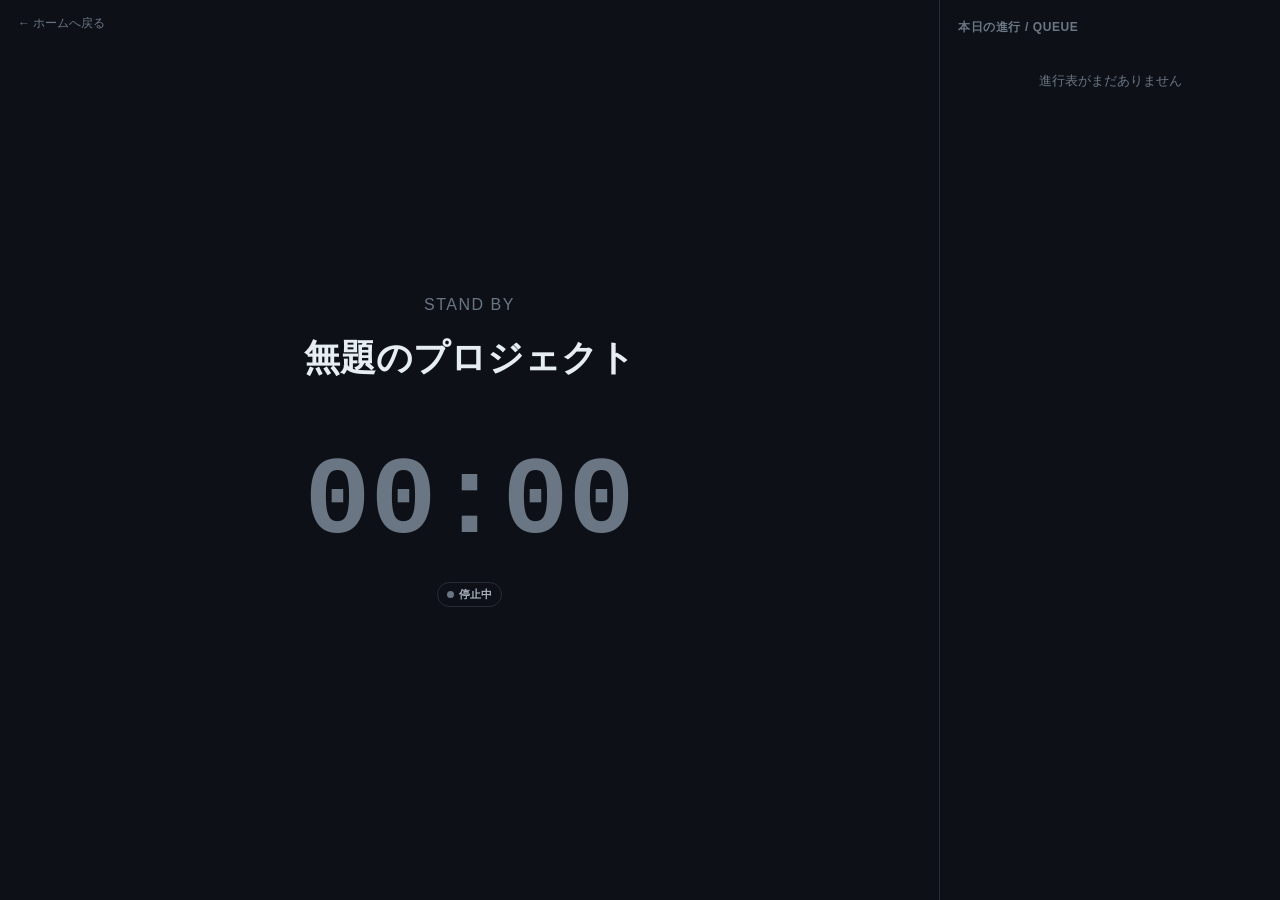
==== backstage.html @ e5e569c1 "firstcommit" ====
<!DOCTYPE html>
<html lang="ja">
<head>
<meta charset="UTF-8" />
<meta name="viewport" content="width=device-width, initial-scale=1" />
<title>Runtime Board — バックステージ</title>
<link rel="stylesheet" href="css/style.css" />
<style>
  .back-link {
    position: fixed;
    top: 14px;
    left: 18px;
    font-size: 12px;
    color: var(--text-2);
    z-index: 5;
  }
  .back-link:hover { color: var(--text-0); }
</style>
</head>
<body>
<a class="back-link" href="index.html">← ホームへ戻る</a>

<div class="backstage-layout">
  <div class="backstage-main">
    <div class="stage-eyebrow" id="b-cue">CUE —</div>
    <div class="stage-title" style="font-size:clamp(20px,3vw,36px);" id="b-title">読み込み中…</div>
    <div class="stage-subtitle" id="b-sub">&nbsp;</div>
    <div class="stage-timer" style="font-size:clamp(50px,10vw,110px);" id="b-timer">00:00</div>
    <div class="badge" id="b-badge"><span class="dot"></span><span id="b-badge-text">停止中</span></div>
  </div>

  <div class="backstage-queue">
    <h2>本日の進行 / QUEUE</h2>
    <div id="b-queue"></div>
  </div>
</div>

<div class="stage-message" id="b-message"></div>

<script src="js/storage.js"></script>
<script src="js/timer-engine.js"></script>
<script src="js/util.js"></script>
<script>
  const { Store, Timer } = RB;
  const { escapeHtml } = RB.Util;

  function render(state) {
    const timing = Timer.computeTiming(state);

    if (!timing.event) {
      document.getElementById("b-cue").textContent = "STAND BY";
      document.getElementById("b-title").textContent = state.project.title || "Runtime Board";
      document.getElementById("b-sub").innerHTML = "&nbsp;";
      document.getElementById("b-timer").textContent = "00:00";
      document.getElementById("b-timer").className = "stage-timer idle";
    } else {
      document.getElementById("b-cue").textContent = "CUE " + (timing.event.cue || "—");
      document.getElementById("b-title").textContent = timing.event.title || "（無題）";
      document.getElementById("b-sub").textContent = timing.event.subtitle || timing.event.presenter || "\u00A0";
      document.getElementById("b-timer").textContent = Timer.formatSeconds(timing.remaining, { forceHours: timing.duration >= 3600 });

      let cls = "";
      if (state.playback.state === "stop") cls = "idle";
      else if (timing.overtime) cls = "danger";
      else if (timing.remaining < 30) cls = "warn";
      document.getElementById("b-timer").className = "stage-timer " + cls;
    }

    const badgeText = { stop: "停止中", play: "進行中", pause: "一時停止中" }[state.playback.state];
    document.getElementById("b-badge-text").textContent = badgeText;
    document.getElementById("b-badge").classList.toggle("on-air", state.playback.state === "play");

    // キュー一覧（現在 + 次の項目）
    const playable = Timer.playableEvents(state).filter((e) => !e.skip);
    const loadedIdx = playable.findIndex((e) => e.id === state.playback.loadedId);
    const startIdx = Math.max(0, loadedIdx === -1 ? 0 : loadedIdx);
    const upcoming = playable.slice(startIdx, startIdx + 6);

    document.getElementById("b-queue").innerHTML =
      upcoming
        .map(
          (e, i) => `
        <div class="queue-item ${e.id === state.playback.loadedId ? "current" : ""}">
          <div class="idx">${startIdx + i + 1}</div>
          <div class="info">
            <b>${escapeHtml(e.title) || "（無題）"}</b>
            <span>${escapeHtml(e.presenter)}　${Timer.formatSeconds(e.duration)}</span>
          </div>
        </div>`
        )
        .join("") || `<div class="empty-hint">進行表がまだありません</div>`;

    const msgEl = document.getElementById("b-message");
    msgEl.textContent = state.message.text;
    msgEl.className = "stage-message " + (state.message.visible ? "visible " : "") + (state.message.level === "danger" ? "danger" : "");
  }

  Store.subscribe(render);
  setInterval(() => render(Store.getState()), 500);
</script>
</body>
</html>
---- css/style.css ----
/* ===========================================================
   Runtime Board — 進行表・タイマー管理コンソール
   共通スタイルシート
   =========================================================== */

:root {
  --bg-0: #090c10;
  --bg-1: #0d1117;
  --bg-2: #141a22;
  --panel: #161b22;
  --panel-raised: #1c232d;
  --border: #262c36;
  --border-soft: #1e242e;

  --text-0: #e6edf3;
  --text-1: #aab4c0;
  --text-2: #6b7684;

  --accent-cyan: #58a6ff;
  --accent-amber: #f0a020;
  --accent-red: #e5484d;
  --accent-green: #3fb950;
  --accent-violet: #a371f7;

  --font-ui: -apple-system, BlinkMacSystemFont, "Segoe UI", "Hiragino Kaku Gothic ProN",
    "Yu Gothic", "Noto Sans JP", sans-serif;
  --font-mono: ui-monospace, "SFMono-Regular", "Cascadia Mono", "JetBrains Mono", Consolas,
    "Courier New", monospace;

  --radius-s: 3px;
  --radius-m: 5px;
}

* {
  box-sizing: border-box;
}

html,
body {
  height: 100%;
}

body {
  margin: 0;
  background: var(--bg-1);
  color: var(--text-0);
  font-family: var(--font-ui);
  font-size: 14px;
  line-height: 1.5;
  -webkit-font-smoothing: antialiased;
}

::selection {
  background: var(--accent-cyan);
  color: #05080c;
}

a {
  color: var(--accent-cyan);
  text-decoration: none;
}
a:hover {
  text-decoration: underline;
}

button {
  font-family: var(--font-ui);
  font-size: 13px;
  cursor: pointer;
  border: 1px solid var(--border);
  background: var(--panel-raised);
  color: var(--text-0);
  border-radius: var(--radius-s);
  padding: 7px 13px;
  transition: border-color 0.12s ease, background 0.12s ease;
}
button:hover {
  border-color: var(--text-2);
}
button:active {
  transform: translateY(1px);
}
button:focus-visible,
a:focus-visible,
input:focus-visible,
select:focus-visible,
textarea:focus-visible {
  outline: 2px solid var(--accent-cyan);
  outline-offset: 1px;
}
button:disabled {
  opacity: 0.35;
  cursor: not-allowed;
}

button.primary {
  background: var(--accent-cyan);
  border-color: var(--accent-cyan);
  color: #05131f;
  font-weight: 600;
}
button.primary:hover {
  background: #74b6ff;
}

button.go {
  background: var(--accent-green);
  border-color: var(--accent-green);
  color: #04170a;
  font-weight: 600;
}
button.go:hover {
  background: #56d16a;
}

button.stop {
  background: var(--accent-red);
  border-color: var(--accent-red);
  color: #200506;
  font-weight: 600;
}
button.stop:hover {
  background: #ef6a6e;
}

button.ghost {
  background: transparent;
}

button.danger-outline {
  border-color: var(--accent-red);
  color: var(--accent-red);
  background: transparent;
}
button.danger-outline:hover {
  background: rgba(229, 72, 77, 0.12);
}

input[type="text"],
input[type="number"],
input[type="time"],
input[type="color"],
select,
textarea {
  font-family: var(--font-ui);
  background: var(--bg-2);
  border: 1px solid var(--border);
  color: var(--text-0);
  border-radius: var(--radius-s);
  padding: 6px 9px;
  font-size: 13px;
}
textarea {
  resize: vertical;
  font-family: var(--font-ui);
}
input[type="color"] {
  padding: 2px;
  width: 40px;
  height: 30px;
}

label {
  color: var(--text-1);
  font-size: 12px;
}

hr {
  border: none;
  border-top: 1px solid var(--border-soft);
  margin: 16px 0;
}

code,
.mono {
  font-family: var(--font-mono);
}

/* ---------- App shell ---------- */

.app {
  min-height: 100%;
  display: flex;
  flex-direction: column;
}

.topbar {
  display: flex;
  align-items: center;
  gap: 18px;
  padding: 0 18px;
  height: 52px;
  background: var(--bg-0);
  border-bottom: 1px solid var(--border);
  flex-shrink: 0;
}

.topbar .brand {
  display: flex;
  align-items: center;
  gap: 9px;
  font-weight: 700;
  letter-spacing: 0.2px;
  white-space: nowrap;
}

.topbar .brand .dot {
  width: 9px;
  height: 9px;
  border-radius: 50%;
  background: var(--accent-green);
  box-shadow: 0 0 7px var(--accent-green);
  flex-shrink: 0;
}

.topbar .project-name {
  color: var(--text-2);
  font-size: 12px;
  border-left: 1px solid var(--border);
  padding-left: 14px;
  white-space: nowrap;
  overflow: hidden;
  text-overflow: ellipsis;
}

.topnav {
  display: flex;
  gap: 2px;
  margin-left: auto;
  flex-shrink: 0;
}

.topnav a {
  color: var(--text-1);
  padding: 7px 12px;
  border-radius: var(--radius-s);
  font-size: 13px;
  border: 1px solid transparent;
}
.topnav a:hover {
  background: var(--panel-raised);
  text-decoration: none;
  color: var(--text-0);
}
.topnav a.active {
  background: var(--panel);
  border-color: var(--border);
  color: var(--text-0);
}

main {
  flex: 1;
  min-height: 0;
}

.container {
  max-width: 1180px;
  margin: 0 auto;
  padding: 22px 18px 60px;
}

.panel {
  background: var(--panel);
  border: 1px solid var(--border);
  border-radius: var(--radius-m);
}

.panel-head {
  display: flex;
  align-items: center;
  gap: 10px;
  padding: 12px 16px;
  border-bottom: 1px solid var(--border-soft);
}

.panel-head h2 {
  margin: 0;
  font-size: 13px;
  font-weight: 600;
  color: var(--text-1);
}

.panel-body {
  padding: 16px;
}

.grid-2 {
  display: grid;
  grid-template-columns: 1fr 1fr;
  gap: 16px;
}

.field {
  display: flex;
  flex-direction: column;
  gap: 5px;
  margin-bottom: 12px;
}

.row {
  display: flex;
  align-items: center;
  gap: 8px;
}

.spacer {
  flex: 1;
}

.badge {
  display: inline-flex;
  align-items: center;
  gap: 5px;
  padding: 3px 9px;
  border-radius: 999px;
  font-size: 11px;
  font-weight: 600;
  letter-spacing: 0.3px;
  border: 1px solid var(--border);
  color: var(--text-1);
}
.badge.on-air {
  color: var(--accent-red);
  border-color: var(--accent-red);
}
.badge.on-air .dot {
  background: var(--accent-red);
  box-shadow: 0 0 6px var(--accent-red);
}
.badge .dot {
  width: 7px;
  height: 7px;
  border-radius: 50%;
  background: var(--text-2);
}

/* ---------- Dashboard cards ---------- */

.view-grid {
  display: grid;
  grid-template-columns: repeat(auto-fit, minmax(240px, 1fr));
  gap: 14px;
  margin-top: 16px;
}

.view-card {
  display: block;
  background: var(--panel);
  border: 1px solid var(--border);
  border-radius: var(--radius-m);
  padding: 18px;
  color: var(--text-0);
}
.view-card:hover {
  border-color: var(--accent-cyan);
  text-decoration: none;
}
.view-card .tag {
  font-size: 11px;
  color: var(--accent-cyan);
  font-weight: 700;
  letter-spacing: 0.4px;
}
.view-card h3 {
  margin: 8px 0 4px;
  font-size: 16px;
}
.view-card p {
  margin: 0;
  color: var(--text-1);
  font-size: 12.5px;
}

/* ---------- Rundown table (editor / operator) ---------- */

.rundown {
  width: 100%;
  border-collapse: collapse;
}

.rundown th {
  text-align: left;
  font-size: 11px;
  color: var(--text-2);
  font-weight: 600;
  text-transform: none;
  padding: 8px 10px;
  border-bottom: 1px solid var(--border);
  white-space: nowrap;
}

.rundown td {
  padding: 7px 10px;
  border-bottom: 1px solid var(--border-soft);
  vertical-align: middle;
}

.rundown tbody tr.event-row:hover {
  background: rgba(255, 255, 255, 0.02);
}

.rundown tbody tr.loaded {
  background: rgba(88, 166, 255, 0.08);
}

.rundown tbody tr.playing {
  background: rgba(63, 185, 80, 0.09);
}

.rundown tbody tr.skipped {
  opacity: 0.4;
}

.rundown input[type="text"],
.rundown input[type="number"] {
  width: 100%;
  background: transparent;
  border: 1px solid transparent;
  padding: 5px 6px;
}
.rundown input[type="text"]:hover,
.rundown input[type="number"]:hover {
  border-color: var(--border);
}
.rundown input[type="text"]:focus,
.rundown input[type="number"]:focus {
  background: var(--bg-2);
  border-color: var(--accent-cyan);
}

.colour-chip {
  width: 14px;
  height: 14px;
  border-radius: 3px;
  border: 1px solid rgba(255, 255, 255, 0.15);
  flex-shrink: 0;
}

.cue-tag {
  font-family: var(--font-mono);
  font-size: 11px;
  color: var(--text-1);
  background: var(--bg-2);
  border: 1px solid var(--border);
  border-radius: 3px;
  padding: 2px 6px;
  width: 46px;
  text-align: center;
}

.block-row td {
  background: var(--bg-2);
  color: var(--text-1);
  font-weight: 600;
  font-size: 12px;
}

.icon-btn {
  border: none;
  background: transparent;
  color: var(--text-2);
  padding: 4px 6px;
  font-size: 13px;
  border-radius: var(--radius-s);
}
.icon-btn:hover {
  color: var(--text-0);
  background: var(--panel-raised);
}
.icon-btn.warn:hover {
  color: var(--accent-red);
}

/* ---------- Operator ---------- */

.operator-layout {
  display: grid;
  grid-template-columns: 1.15fr 0.85fr;
  gap: 16px;
  align-items: start;
}

.now-panel {
  background: var(--panel);
  border: 1px solid var(--border);
  border-radius: var(--radius-m);
  padding: 22px;
  text-align: center;
}

.now-panel .stage {
  font-size: 11px;
  letter-spacing: 1px;
  color: var(--text-2);
  font-weight: 700;
}

.now-panel .title {
  font-size: 22px;
  font-weight: 700;
  margin: 6px 0 2px;
}

.now-panel .subtitle {
  color: var(--text-1);
  font-size: 13px;
  margin-bottom: 14px;
}

.big-timer {
  font-family: var(--font-mono);
  font-size: 74px;
  font-weight: 700;
  letter-spacing: 1px;
  line-height: 1;
  color: var(--accent-green);
  margin: 6px 0 2px;
  font-variant-numeric: tabular-nums;
}
.big-timer.warn {
  color: var(--accent-amber);
}
.big-timer.danger {
  color: var(--accent-red);
}
.big-timer.idle {
  color: var(--text-2);
}

.timer-sub {
  color: var(--text-2);
  font-size: 12px;
  margin-bottom: 18px;
}

.transport {
  display: flex;
  justify-content: center;
  gap: 8px;
  flex-wrap: wrap;
}

.transport button {
  min-width: 84px;
  padding: 10px 14px;
  font-size: 13px;
}

.addtime-row {
  display: flex;
  justify-content: center;
  gap: 6px;
  margin-top: 12px;
}

.next-preview {
  margin-top: 16px;
  padding-top: 14px;
  border-top: 1px solid var(--border-soft);
  font-size: 12.5px;
  color: var(--text-1);
}
.next-preview b {
  color: var(--text-0);
}

/* ---------- Timer / Stage display ---------- */

.stage-screen {
  height: 100vh;
  display: flex;
  flex-direction: column;
  background: var(--bg-0);
  transition: background 0.4s ease;
}

.stage-screen.state-warn {
  background: #1c1204;
}
.stage-screen.state-danger {
  background: #1e0708;
}

.stage-main {
  flex: 1;
  display: flex;
  flex-direction: column;
  align-items: center;
  justify-content: center;
  text-align: center;
  padding: 24px;
}

.stage-eyebrow {
  color: var(--text-2);
  font-size: clamp(12px, 1.6vw, 16px);
  letter-spacing: 1.5px;
  margin-bottom: 14px;
}

.stage-title {
  font-size: clamp(24px, 4.2vw, 56px);
  font-weight: 700;
  max-width: 90vw;
}

.stage-subtitle {
  font-size: clamp(14px, 2vw, 22px);
  color: var(--text-1);
  margin-top: 6px;
}

.stage-timer {
  font-family: var(--font-mono);
  font-size: clamp(70px, 16vw, 220px);
  font-weight: 700;
  line-height: 1;
  color: var(--accent-green);
  margin: 24px 0;
  font-variant-numeric: tabular-nums;
  transition: color 0.3s ease;
}
.stage-timer.warn {
  color: var(--accent-amber);
}
.stage-timer.danger {
  color: var(--accent-red);
  animation: pulse-danger 1s infinite;
}
.stage-timer.idle {
  color: var(--text-2);
}

@keyframes pulse-danger {
  0%,
  100% {
    opacity: 1;
  }
  50% {
    opacity: 0.55;
  }
}

.stage-next {
  color: var(--text-2);
  font-size: clamp(12px, 1.6vw, 18px);
}
.stage-next b {
  color: var(--text-1);
}

.stage-clock {
  position: absolute;
  top: 20px;
  right: 26px;
  font-family: var(--font-mono);
  color: var(--text-2);
  font-size: 16px;
}

.stage-message {
  position: fixed;
  left: 0;
  right: 0;
  bottom: 0;
  padding: 18px 26px;
  text-align: center;
  font-size: clamp(16px, 2.4vw, 30px);
  font-weight: 600;
  background: var(--accent-amber);
  color: #241701;
  transform: translateY(100%);
  transition: transform 0.35s ease;
}
.stage-message.visible {
  transform: translateY(0);
}
.stage-message.danger {
  background: var(--accent-red);
  color: #200506;
}

/* ---------- Backstage ---------- */

.backstage-layout {
  display: grid;
  grid-template-columns: 1fr 340px;
  min-height: 100vh;
}

.backstage-main {
  display: flex;
  flex-direction: column;
  align-items: center;
  justify-content: center;
  padding: 30px;
  text-align: center;
  border-right: 1px solid var(--border);
}

.backstage-queue {
  padding: 18px;
  overflow-y: auto;
}

.backstage-queue h2 {
  font-size: 12px;
  color: var(--text-2);
  letter-spacing: 0.6px;
  margin: 0 0 10px;
}

.queue-item {
  display: flex;
  gap: 10px;
  align-items: flex-start;
  padding: 10px 8px;
  border-radius: var(--radius-s);
  border-bottom: 1px solid var(--border-soft);
}
.queue-item.current {
  background: rgba(63, 185, 80, 0.09);
}
.queue-item .idx {
  font-family: var(--font-mono);
  color: var(--text-2);
  font-size: 12px;
  width: 18px;
  flex-shrink: 0;
}
.queue-item .info b {
  display: block;
  font-size: 13px;
}
.queue-item .info span {
  font-size: 11.5px;
  color: var(--text-2);
}

/* ---------- Misc ---------- */

.empty-hint {
  color: var(--text-2);
  font-size: 12.5px;
  padding: 26px;
  text-align: center;
}

.toolbar {
  display: flex;
  align-items: center;
  gap: 8px;
  flex-wrap: wrap;
  margin-bottom: 14px;
}

.toast {
  position: fixed;
  bottom: 18px;
  right: 18px;
  background: var(--panel-raised);
  border: 1px solid var(--border);
  padding: 10px 16px;
  border-radius: var(--radius-s);
  font-size: 13px;
  opacity: 0;
  transform: translateY(6px);
  transition: opacity 0.2s ease, transform 0.2s ease;
  pointer-events: none;
  z-index: 50;
}
.toast.show {
  opacity: 1;
  transform: translateY(0);
}

.footer-note {
  color: var(--text-2);
  font-size: 11.5px;
  margin-top: 22px;
  text-align: center;
}

@media (max-width: 860px) {
  .operator-layout {
    grid-template-columns: 1fr;
  }
  .backstage-layout {
    grid-template-columns: 1fr;
  }
  .backstage-main {
    border-right: none;
    border-bottom: 1px solid var(--border);
  }
  .topbar {
    flex-wrap: wrap;
    height: auto;
    padding: 10px 14px;
  }
  .topnav {
    margin-left: 0;
    width: 100%;
    overflow-x: auto;
  }
}
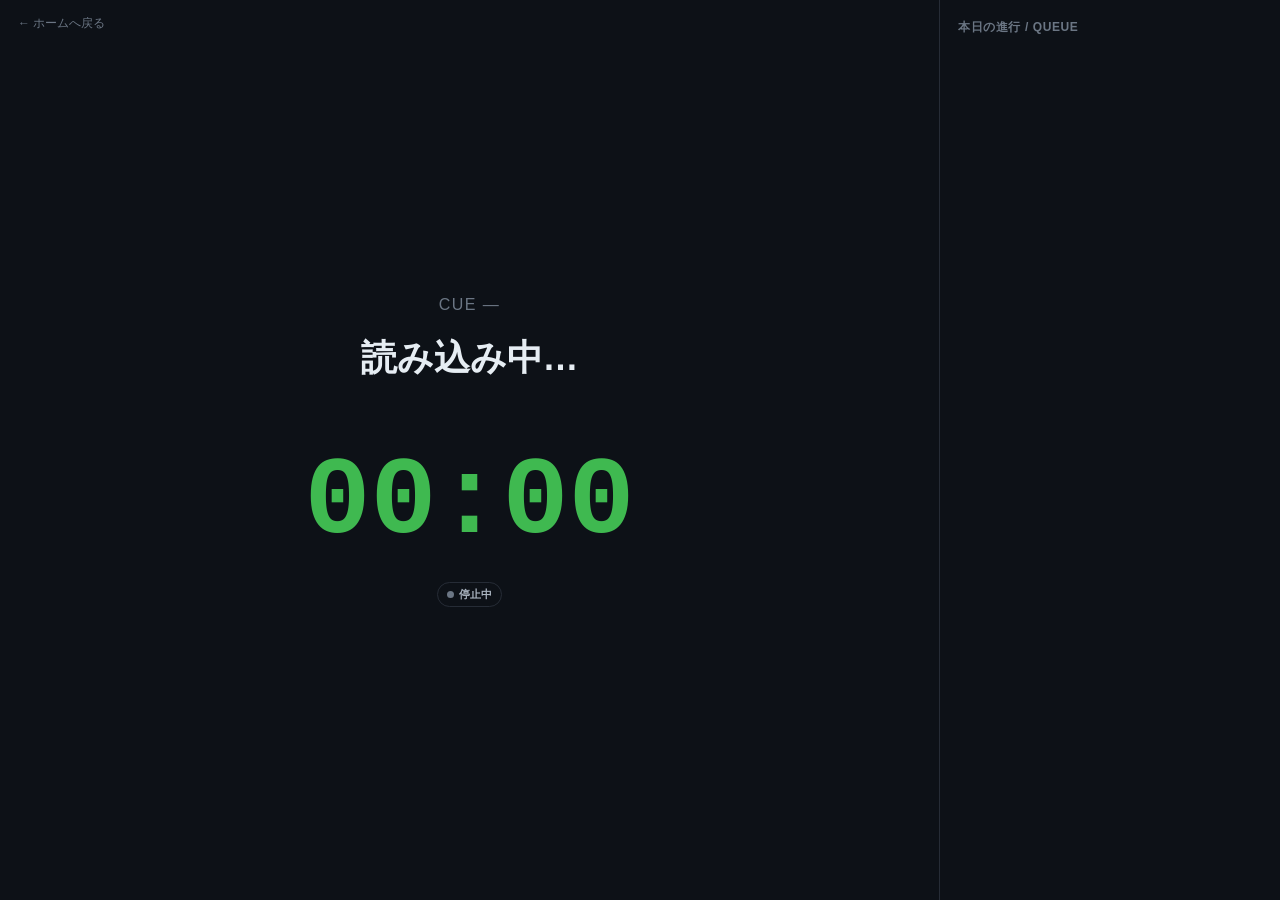
==== commit 43fb4f90: "ver.2.0" ====
--- a/backstage.html
+++ b/backstage.html
@@ -39,6 +39,7 @@
 
 <script src="js/storage.js"></script>
 <script src="js/timer-engine.js"></script>
+<script src="js/sync.js"></script>
 <script src="js/util.js"></script>
 <script>
   const { Store, Timer } = RB;
@@ -46,6 +47,7 @@
 
   function render(state) {
     const timing = Timer.computeTiming(state);
+    const cueMap = Timer.buildCueNumbers(state);
 
     if (!timing.event) {
       document.getElementById("b-cue").textContent = "STAND BY";
@@ -54,7 +56,8 @@
       document.getElementById("b-timer").textContent = "00:00";
       document.getElementById("b-timer").className = "stage-timer idle";
     } else {
-      document.getElementById("b-cue").textContent = "CUE " + (timing.event.cue || "—");
+      const cue = timing.event.type === "mc" ? "-" : cueMap.get(timing.event.id) || "—";
+      document.getElementById("b-cue").textContent = "CUE " + cue;
       document.getElementById("b-title").textContent = timing.event.title || "（無題）";
       document.getElementById("b-sub").textContent = timing.event.subtitle || timing.event.presenter || "\u00A0";
       document.getElementById("b-timer").textContent = Timer.formatSeconds(timing.remaining, { forceHours: timing.duration >= 3600 });
